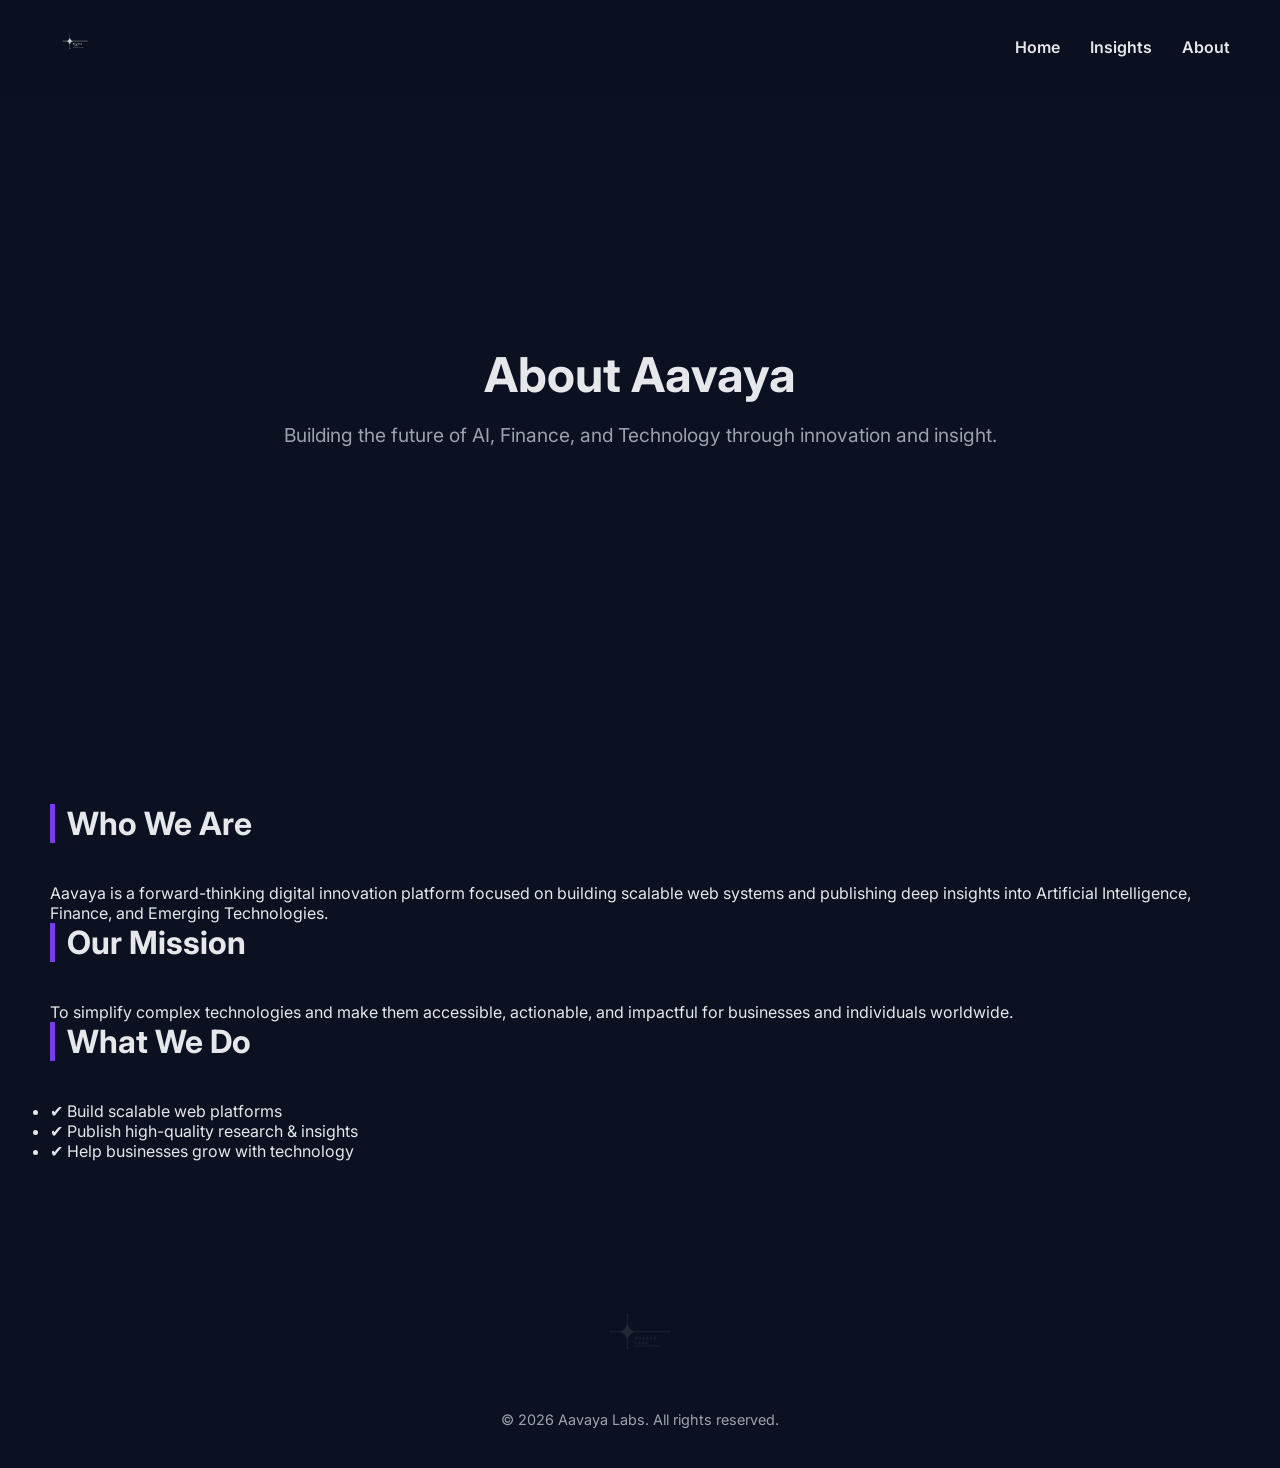
==== about.html @ 2a353463 "Add about.html with company information" ====
<!DOCTYPE html>
<html lang="en">
<head>
<meta charset="UTF-8">
<meta name="viewport" content="width=device-width, initial-scale=1.0">
<title>About Aavaya</title>
<link rel="icon" href="favicon.png">
<link rel="stylesheet" href="style.css">
</head>

<body class="dark">

<nav id="navbar">
    <div class="logo"><img src="logo.png"></div>
    <ul>
        <li><a href="index.html">Home</a></li>
        <li><a href="insights.html">Insights</a></li>
        <li><a href="about.html">About</a></li>
    </ul>
</nav>

<section class="hero">
    <div class="hero-content container padded-container">
        <h1>About Aavaya</h1>
        <p>Building the future of AI, Finance, and Technology through innovation and insight.</p>
    </div>
</section>

<section>
    <div class="container padded-container">
        <h2>Who We Are</h2>
        <p>
            Aavaya is a forward-thinking digital innovation platform focused on building scalable
            web systems and publishing deep insights into Artificial Intelligence, Finance, and
            Emerging Technologies.
        </p>

        <h2>Our Mission</h2>
        <p>
            To simplify complex technologies and make them accessible, actionable, and impactful
            for businesses and individuals worldwide.
        </p>

        <h2>What We Do</h2>
        <ul>
            <li>✔ Build scalable web platforms</li>
            <li>✔ Publish high-quality research & insights</li>
            <li>✔ Help businesses grow with technology</li>
        </ul>
    </div>
</section>

<footer>
    <img src="logo.png" class="footer-logo">
    <p>© 2026 Aavaya Labs. All rights reserved.</p>
</footer>

</body>
</html>
---- style.css ----
/* Basic reset */
@import url('https://fonts.googleapis.com/css2?family=Inter:wght@400;600;700&display=swap');
:root{
    --dark-bg:#0b1120;
    --primary:#7C3AED;
    --secondary:#4F46E5;
    --accent-ai:#9333ea;
    --accent-finance:#14B8A6;
    --accent-tech:#FACC15;
    --text-light:#e5e7eb;
    --muted:#9ca3af;
}

*{margin:0;padding:0;box-sizing:border-box;}
body{font-family:'Inter',sans-serif;background:var(--dark-bg);color:var(--text-light);scroll-behavior:smooth;}
a{text-decoration:none;color:inherit;}

/* Padded container for spacing */
.padded-container{padding-left:50px;padding-right:50px;}
@media(max-width:768px){.padded-container{padding-left:20px;padding-right:20px;}}

/* Navbar */
#navbar{display:flex;justify-content:space-between;align-items:center;padding:20px 50px;position:sticky;top:0;z-index:999;background:rgba(11,17,32,0.8);backdrop-filter:blur(10px);transition:0.3s;}
#navbar ul{display:flex;gap:30px;list-style:none;}
#navbar a{font-weight:600;transition:0.3s;}
#navbar a:hover{color:var(--primary);}
.logo img{height:50px;opacity:0.85;}

/* Hero */
.hero{position:relative;min-height:70vh;display:flex;align-items:center;justify-content:center;text-align:center;overflow:hidden;}
.hero canvas{position:absolute;top:0;left:0;width:100%;height:100%;z-index:0;}
.hero-content{position:relative;z-index:1;max-width:900px;padding:20px;}
.hero h1{font-size:3rem;margin-bottom:20px;line-height:1.2;}
.hero p{font-size:1.2rem;color:var(--muted);margin-bottom:25px;}
.hero-buttons{display:flex;gap:20px;justify-content:center;flex-wrap:wrap;}

/* Buttons */
.btn-primary{padding:14px 35px;border-radius:30px;border:none;background:linear-gradient(90deg,var(--primary),var(--secondary));color:white;font-weight:600;cursor:pointer;transition:all 0.3s;position:relative;overflow:hidden;}
.btn-outline{padding:14px 35px;border-radius:30px;border:2px solid var(--primary);color:var(--primary);cursor:pointer;transition:all 0.3s;}
.glow-btn:hover{box-shadow:0 0 20px var(--primary),0 0 40px var(--secondary);transform:scale(1.05);}

/* Ripple effect */
.ripple{position:relative;overflow:hidden;}
.ripple:after{content:"";position:absolute;width:100px;height:100px;background:rgba(255,255,255,0.3);display:block;transform:scale(0);opacity:0;border-radius:50%;pointer-events:none;}
.ripple:active:after{transform:scale(3);opacity:1;transition:transform 0.6s,opacity 1s;}

/* Sections */
section{padding:80px 0;}
h2{font-size:2rem;margin-bottom:40px;border-left:5px solid var(--primary);padding-left:12px;}

/* Grid & Cards */
.grid{display:grid;grid-template-columns:repeat(auto-fit,minmax(280px,1fr));gap:30px;}
.card, .article-card, .service-card, .testimonial-card{background:rgba(255,255,255,0.05);border-radius:15px;padding:30px;position:relative;overflow:hidden;transition:0.4s;backdrop-filter:blur(15px);}
.card:hover, .article-card:hover, .service-card:hover, .testimonial-card:hover{transform:translateY(-10px);box-shadow:0 10px 40px rgba(124,58,237,0.4);}

/* Floating particle effect on cards */
.hover-particles::before{content:"";position:absolute;top:-10px;left:-10px;width:calc(100%+20px);height:calc(100%+20px);background:radial-gradient(circle,rgba(255,255,255,0.05),transparent);pointer-events:none;transition:0.5s;opacity:0;}
.hover-particles:hover::before{opacity:1;transform:translateY(-5px);}

/* Article accents */
.article-card.ai h3{color:var(--accent-ai);}
.article-card.finance h3{color:var(--accent-finance);}
.article-card.tech h3{color:var(--accent-tech);}

/* Insights button spacing */
.preview .btn-container{margin-top:30px;text-align:center;}

/* Testimonials */
.testimonial-slider{display:flex;gap:20px;overflow-x:auto;padding-bottom:10px;scroll-snap-type:x mandatory;}
.testimonial-card{flex:0 0 300px;scroll-snap-align:start;}

/* Forms */
form{display:flex;flex-direction:column;gap:15px;max-width:500px;margin:auto;}
input,textarea{padding:12px;border-radius:10px;border:none;background:rgba(255,255,255,0.05);color:white;}
input::placeholder,textarea::placeholder{color:var(--muted);}

/* CTA */
.cta{text-align:center;background:linear-gradient(90deg,var(--primary),var(--secondary));padding:60px 0;color:white;}
.cta .btn-primary{background:white;color:var(--primary);}

/* Footer */
footer{text-align:center;padding:40px;position:relative;}
.footer-logo{opacity:0.1;width:120px;margin:auto;display:block;margin-bottom:10px;}
footer p{color:var(--muted);font-size:0.9rem;}

/* Responsive */
@media(max-width:1024px){.hero h1{font-size:2.5rem;}.hero p{font-size:1.1rem;}}
@media(max-width:768px){.hero h1{font-size:2rem;}.hero p{font-size:1rem;}.grid{gap:20px;}}
@media(max-width:480px){.hero h1{font-size:1.6rem;}.hero p{font-size:0.9rem;}}
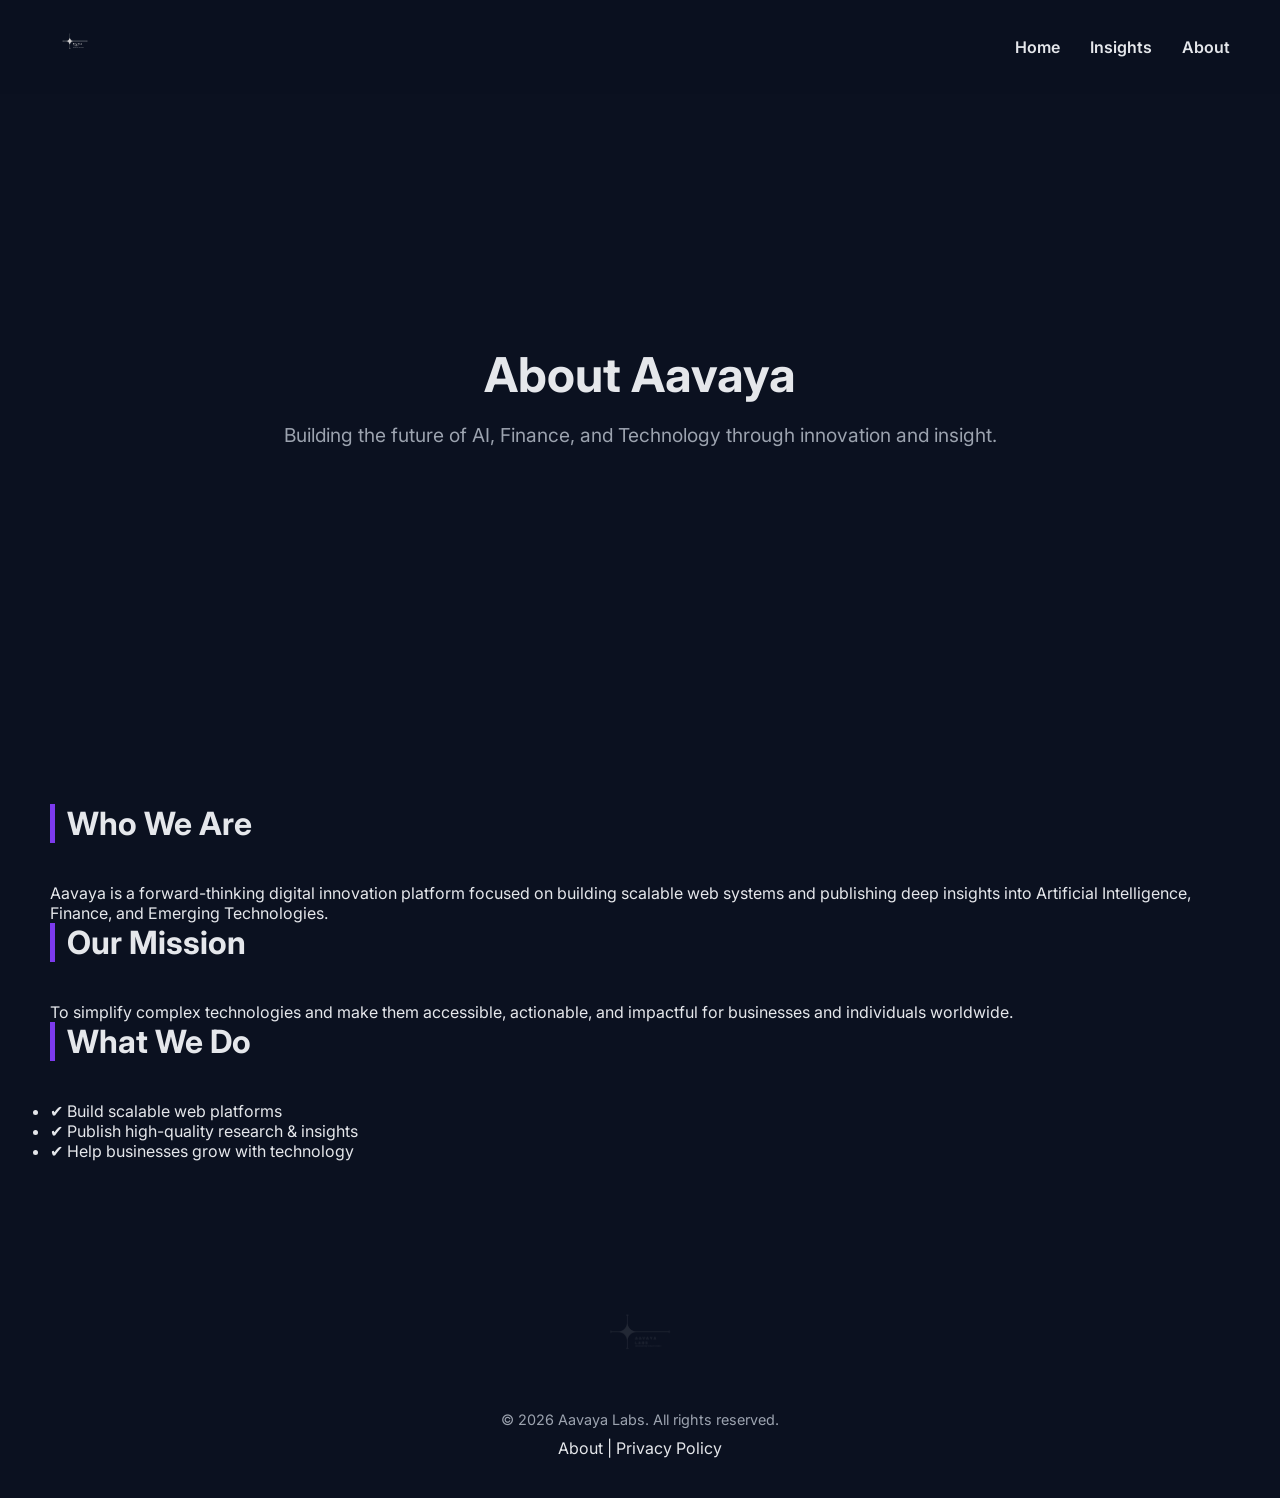
==== commit 24629d7c: "PUSH UPDATE" ====
--- a/about.html
+++ b/about.html
@@ -53,7 +53,11 @@
 <footer>
     <img src="logo.png" class="footer-logo">
     <p>© 2026 Aavaya Labs. All rights reserved.</p>
+    <div style="margin-top:10px;">
+        <a href="about.html">About</a> |
+        <a href="privacy.html">Privacy Policy</a>
+    </div>
 </footer>
 
 </body>
-</html>
+</html>
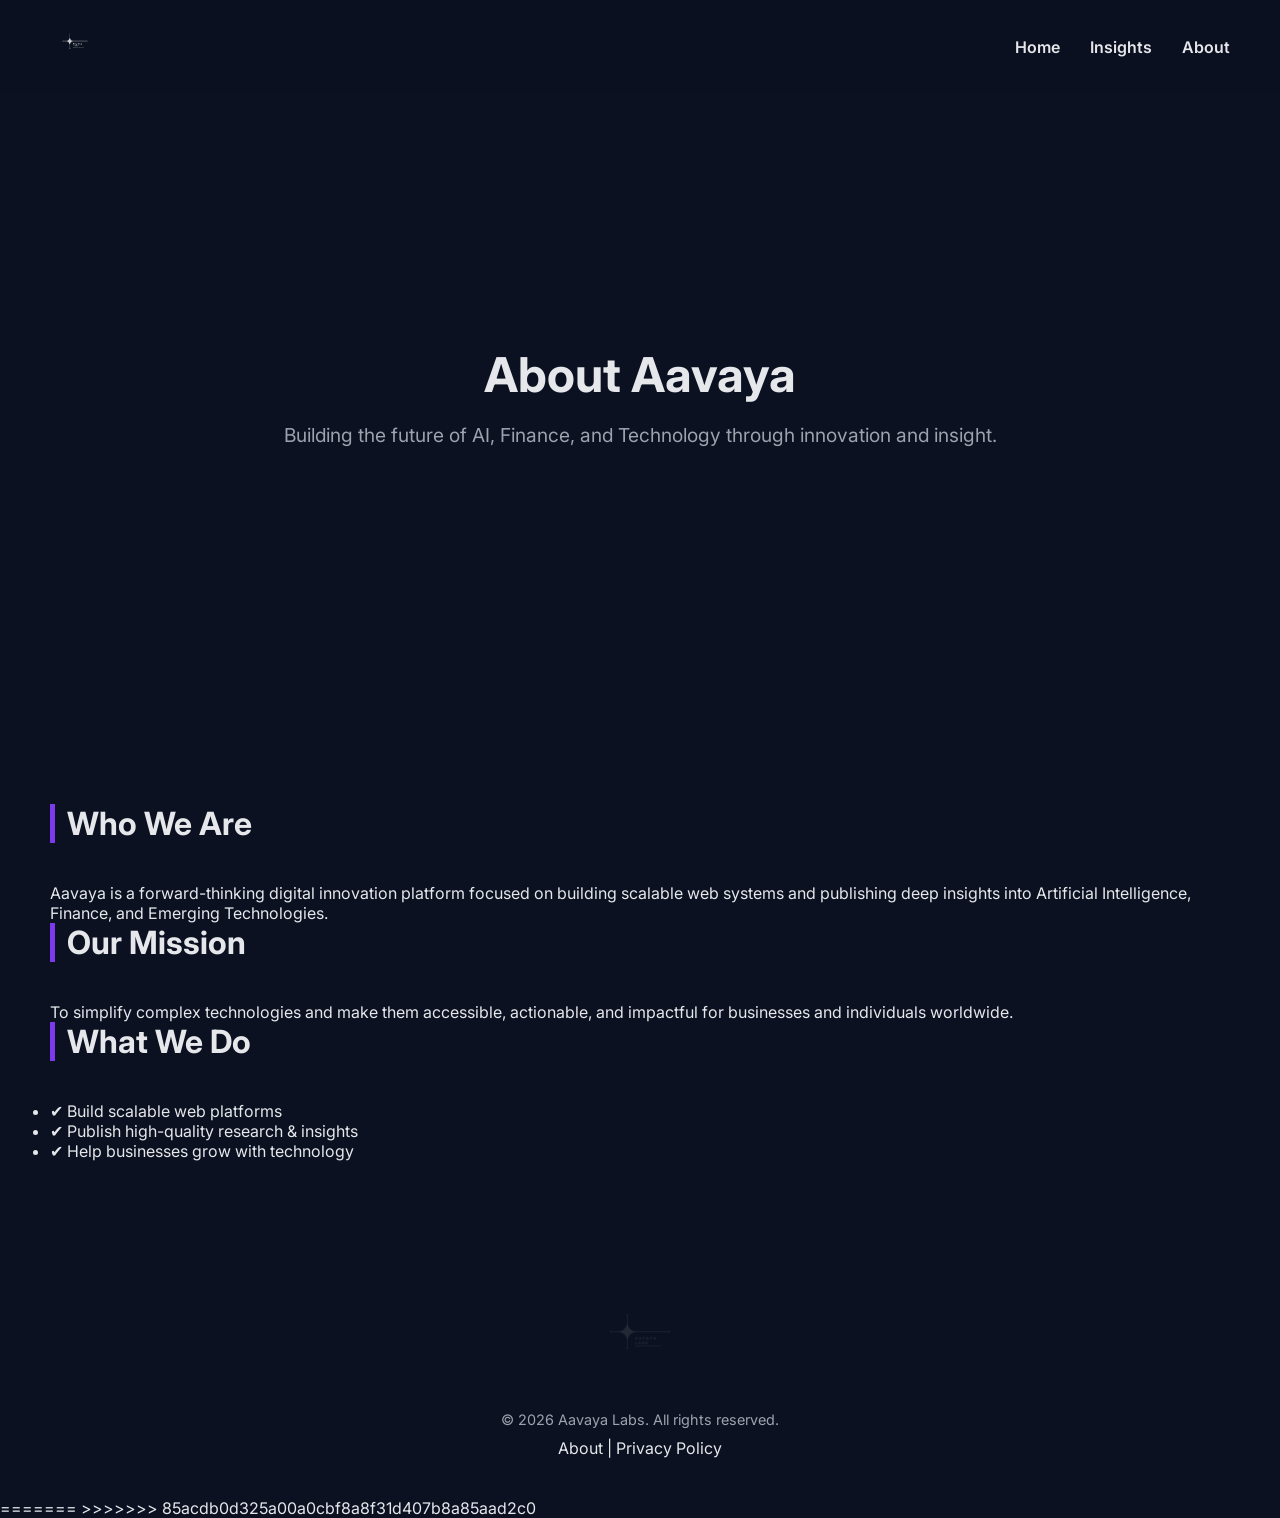
==== commit f916ac36: "UPDATE" ====
--- a/about.html
+++ b/about.html
@@ -60,4 +60,10 @@
 </footer>
 
 </body>
-</html>+</html>
+=======
+</footer>
+
+</body>
+</html>
+>>>>>>> 85acdb0d325a00a0cbf8a8f31d407b8a85aad2c0
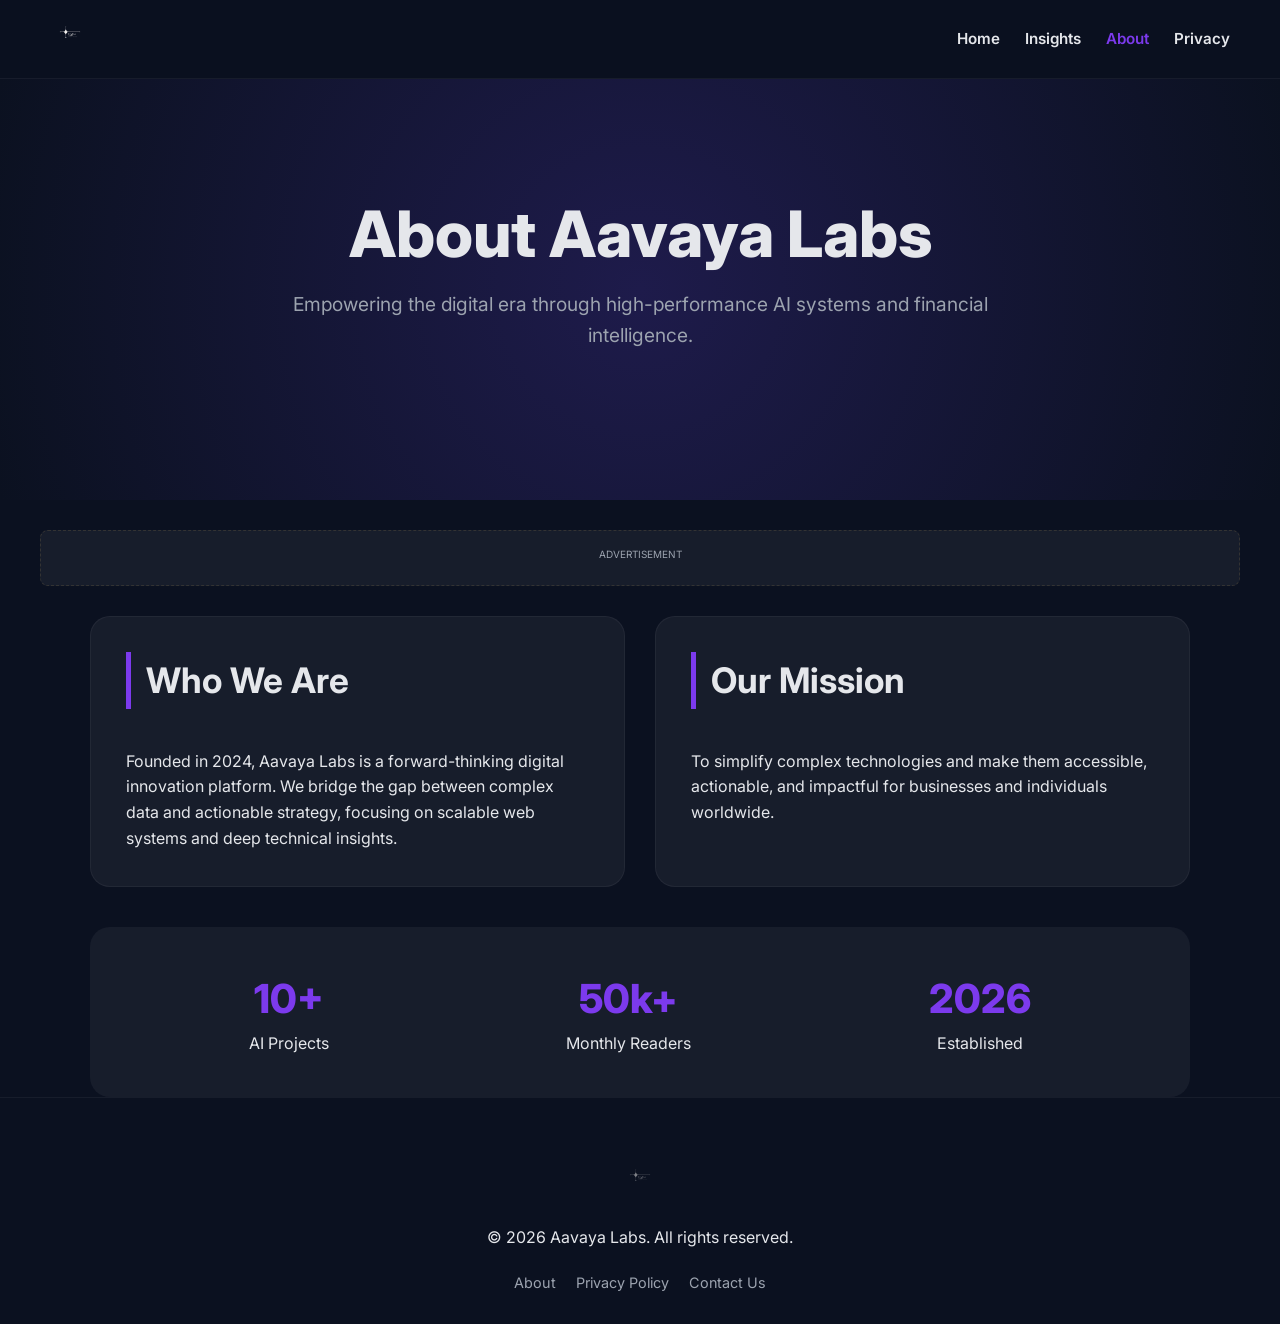
==== commit 857c4961: "UPDATE" ====
--- a/about.html
+++ b/about.html
@@ -1,69 +1,76 @@
 <!DOCTYPE html>
 <html lang="en">
 <head>
-<meta charset="UTF-8">
-<meta name="viewport" content="width=device-width, initial-scale=1.0">
-<title>About Aavaya</title>
-<link rel="icon" href="favicon.png">
-<link rel="stylesheet" href="style.css">
+    <meta charset="UTF-8">
+    <meta name="viewport" content="width=device-width, initial-scale=1.0">
+    <meta name="description" content="Discover Aavaya Labs: Pioneers in AI, Finance, and Scalable Technology.">
+    <title>About Us | Aavaya Labs</title>
+    <link rel="icon" href="favicon.png">
+    <link rel="stylesheet" href="style.css">
 </head>
-
 <body class="dark">
 
 <nav id="navbar">
-    <div class="logo"><img src="logo.png"></div>
+    <div class="logo"><a href="index.html"><img src="logo.png" alt="Aavaya"></a></div>
     <ul>
         <li><a href="index.html">Home</a></li>
         <li><a href="insights.html">Insights</a></li>
-        <li><a href="about.html">About</a></li>
+        <li><a href="about.html" class="active">About</a></li>
+        <li><a href="privacy.html">Privacy</a></li>
     </ul>
 </nav>
 
-<section class="hero">
-    <div class="hero-content container padded-container">
-        <h1>About Aavaya</h1>
-        <p>Building the future of AI, Finance, and Technology through innovation and insight.</p>
-    </div>
-</section>
+<main>
+    <section class="hero">
+        <div class="hero-content container padded-container">
+            <h1>About Aavaya Labs</h1>
+            <p>Empowering the digital era through high-performance AI systems and financial intelligence.</p>
+        </div>
+    </section>
 
-<section>
-    <div class="container padded-container">
-        <h2>Who We Are</h2>
-        <p>
-            Aavaya is a forward-thinking digital innovation platform focused on building scalable
-            web systems and publishing deep insights into Artificial Intelligence, Finance, and
-            Emerging Technologies.
-        </p>
+    <div class="ad-slot container">
+        <span class="ad-label">Advertisement</span>
+        </div>
 
-        <h2>Our Mission</h2>
-        <p>
-            To simplify complex technologies and make them accessible, actionable, and impactful
-            for businesses and individuals worldwide.
-        </p>
+    <section class="container padded-container">
+        <div class="grid">
+            <article class="card">
+                <h2>Who We Are</h2>
+                <p>Founded in 2024, Aavaya Labs is a forward-thinking digital innovation platform. We bridge the gap between complex data and actionable strategy, focusing on scalable web systems and deep technical insights.</p>
+            </article>
+            <article class="card">
+                <h2>Our Mission</h2>
+                <p>To simplify complex technologies and make them accessible, actionable, and impactful for businesses and individuals worldwide.</p>
+            </article>
+        </div>
 
-        <h2>What We Do</h2>
-        <ul>
-            <li>✔ Build scalable web platforms</li>
-            <li>✔ Publish high-quality research & insights</li>
-            <li>✔ Help businesses grow with technology</li>
-        </ul>
-    </div>
-</section>
+        <div class="stats-bar">
+            <div class="stat-card">
+                <span class="stat-number">10+</span>
+                <span class="stat-label">AI Projects</span>
+            </div>
+            <div class="stat-card">
+                <span class="stat-number">50k+</span>
+                <span class="stat-label">Monthly Readers</span>
+            </div>
+            <div class="stat-card">
+                <span class="stat-number">2026</span>
+                <span class="stat-label">Established</span>
+            </div>
+        </div>
+    </section>
+</main>
 
 <footer>
     <img src="logo.png" class="footer-logo">
     <p>© 2026 Aavaya Labs. All rights reserved.</p>
-    <div style="margin-top:10px;">
-        <a href="about.html">About</a> |
+    <div class="footer-links">
+        <a href="about.html">About</a>
         <a href="privacy.html">Privacy Policy</a>
+        <a href="contact.html">Contact Us</a>
     </div>
 </footer>
 
+<script src="script.js"></script>
 </body>
-</html>
-=======
-</footer>
-
-</body>
-</html>
->>>>>>> 85acdb0d325a00a0cbf8a8f31d407b8a85aad2c0
+</html>
--- a/style.css
+++ b/style.css
@@ -1,89 +1,79 @@
-/* Basic reset */
 @import url('https://fonts.googleapis.com/css2?family=Inter:wght@400;600;700&display=swap');
-:root{
-    --dark-bg:#0b1120;
-    --primary:#7C3AED;
-    --secondary:#4F46E5;
-    --accent-ai:#9333ea;
-    --accent-finance:#14B8A6;
-    --accent-tech:#FACC15;
-    --text-light:#e5e7eb;
-    --muted:#9ca3af;
+
+:root {
+    --dark-bg: #0b1120;
+    --primary: #7C3AED;
+    --secondary: #4F46E5;
+    --accent-ai: #9333ea;
+    --accent-finance: #14B8A6;
+    --accent-tech: #FACC15;
+    --text-light: #e5e7eb;
+    --muted: #9ca3af;
+    --glass: rgba(255, 255, 255, 0.05);
 }
 
-*{margin:0;padding:0;box-sizing:border-box;}
-body{font-family:'Inter',sans-serif;background:var(--dark-bg);color:var(--text-light);scroll-behavior:smooth;}
-a{text-decoration:none;color:inherit;}
+* { margin: 0; padding: 0; box-sizing: border-box; }
+body { font-family: 'Inter', sans-serif; background: var(--dark-bg); color: var(--text-light); line-height: 1.6; overflow-x: hidden; }
+a { text-decoration: none; color: inherit; transition: 0.3s; }
 
-/* Padded container for spacing */
-.padded-container{padding-left:50px;padding-right:50px;}
-@media(max-width:768px){.padded-container{padding-left:20px;padding-right:20px;}}
+.container { max-width: 1200px; margin: 0 auto; width: 100%; }
+.padded-container { padding: 0 50px; }
+@media(max-width:768px) { .padded-container { padding: 0 20px; } }
 
 /* Navbar */
-#navbar{display:flex;justify-content:space-between;align-items:center;padding:20px 50px;position:sticky;top:0;z-index:999;background:rgba(11,17,32,0.8);backdrop-filter:blur(10px);transition:0.3s;}
-#navbar ul{display:flex;gap:30px;list-style:none;}
-#navbar a{font-weight:600;transition:0.3s;}
-#navbar a:hover{color:var(--primary);}
-.logo img{height:50px;opacity:0.85;}
+#navbar {
+    display: flex; justify-content: space-between; align-items: center;
+    padding: 15px 50px; position: sticky; top: 0; z-index: 999;
+    background: rgba(11, 17, 32, 0.85); backdrop-filter: blur(12px);
+    border-bottom: 1px solid rgba(255,255,255,0.05);
+}
+#navbar ul { display: flex; gap: 25px; list-style: none; }
+#navbar a { font-weight: 600; font-size: 0.95rem; }
+#navbar a:hover, #navbar a.active { color: var(--primary); }
+.logo img { height: 40px; }
+
+/* AdSense Placeholders */
+.ad-slot {
+    margin: 30px auto; padding: 15px; text-align: center;
+    background: var(--glass); border: 1px dashed #333; border-radius: 8px;
+}
+.ad-label { display: block; font-size: 10px; color: var(--muted); text-transform: uppercase; margin-bottom: 8px; }
 
 /* Hero */
-.hero{position:relative;min-height:70vh;display:flex;align-items:center;justify-content:center;text-align:center;overflow:hidden;}
-.hero canvas{position:absolute;top:0;left:0;width:100%;height:100%;z-index:0;}
-.hero-content{position:relative;z-index:1;max-width:900px;padding:20px;}
-.hero h1{font-size:3rem;margin-bottom:20px;line-height:1.2;}
-.hero p{font-size:1.2rem;color:var(--muted);margin-bottom:25px;}
-.hero-buttons{display:flex;gap:20px;justify-content:center;flex-wrap:wrap;}
+.hero { position: relative; padding: 120px 0; text-align: center; background: radial-gradient(circle at center, #1e1b4b 0%, var(--dark-bg) 100%); }
+#hero-canvas { position: absolute; top: 0; left: 0; width: 100%; height: 100%; z-index: 0; pointer-events: none; }
+.hero-content { position: relative; z-index: 1; }
+.hero h1 { font-size: clamp(2.5rem, 5vw, 4rem); margin-bottom: 20px; font-weight: 800; line-height: 1.1; }
+.hero p { font-size: 1.2rem; color: var(--muted); max-width: 750px; margin: 0 auto 30px; }
 
 /* Buttons */
-.btn-primary{padding:14px 35px;border-radius:30px;border:none;background:linear-gradient(90deg,var(--primary),var(--secondary));color:white;font-weight:600;cursor:pointer;transition:all 0.3s;position:relative;overflow:hidden;}
-.btn-outline{padding:14px 35px;border-radius:30px;border:2px solid var(--primary);color:var(--primary);cursor:pointer;transition:all 0.3s;}
-.glow-btn:hover{box-shadow:0 0 20px var(--primary),0 0 40px var(--secondary);transform:scale(1.05);}
-
-/* Ripple effect */
-.ripple{position:relative;overflow:hidden;}
-.ripple:after{content:"";position:absolute;width:100px;height:100px;background:rgba(255,255,255,0.3);display:block;transform:scale(0);opacity:0;border-radius:50%;pointer-events:none;}
-.ripple:active:after{transform:scale(3);opacity:1;transition:transform 0.6s,opacity 1s;}
-
-/* Sections */
-section{padding:80px 0;}
-h2{font-size:2rem;margin-bottom:40px;border-left:5px solid var(--primary);padding-left:12px;}
+.btn-primary { padding: 14px 35px; border-radius: 50px; border: none; background: linear-gradient(90deg, var(--primary), var(--secondary)); color: white; font-weight: 700; cursor: pointer; transition: 0.3s; }
+.btn-outline { padding: 14px 35px; border-radius: 50px; border: 2px solid var(--primary); color: var(--primary); font-weight: 700; background: transparent; cursor: pointer; transition: 0.3s; }
+.glow-btn:hover { box-shadow: 0 0 25px var(--primary); transform: translateY(-2px); }
 
 /* Grid & Cards */
-.grid{display:grid;grid-template-columns:repeat(auto-fit,minmax(280px,1fr));gap:30px;}
-.card, .article-card, .service-card, .testimonial-card{background:rgba(255,255,255,0.05);border-radius:15px;padding:30px;position:relative;overflow:hidden;transition:0.4s;backdrop-filter:blur(15px);}
-.card:hover, .article-card:hover, .service-card:hover, .testimonial-card:hover{transform:translateY(-10px);box-shadow:0 10px 40px rgba(124,58,237,0.4);}
+section { padding: 80px 0; }
+h2 { font-size: 2.2rem; margin-bottom: 40px; border-left: 5px solid var(--primary); padding-left: 15px; }
+.grid { display: grid; grid-template-columns: repeat(auto-fit, minmax(300px, 1fr)); gap: 30px; }
 
-/* Floating particle effect on cards */
-.hover-particles::before{content:"";position:absolute;top:-10px;left:-10px;width:calc(100%+20px);height:calc(100%+20px);background:radial-gradient(circle,rgba(255,255,255,0.05),transparent);pointer-events:none;transition:0.5s;opacity:0;}
-.hover-particles:hover::before{opacity:1;transform:translateY(-5px);}
+.card {
+    background: var(--glass); border: 1px solid rgba(255,255,255,0.05);
+    border-radius: 20px; padding: 35px; transition: 0.4s;
+}
+.card:hover { transform: translateY(-10px); border-color: var(--primary); background: rgba(255,255,255,0.08); }
 
-/* Article accents */
-.article-card.ai h3{color:var(--accent-ai);}
-.article-card.finance h3{color:var(--accent-finance);}
-.article-card.tech h3{color:var(--accent-tech);}
-
-/* Insights button spacing */
-.preview .btn-container{margin-top:30px;text-align:center;}
-
-/* Testimonials */
-.testimonial-slider{display:flex;gap:20px;overflow-x:auto;padding-bottom:10px;scroll-snap-type:x mandatory;}
-.testimonial-card{flex:0 0 300px;scroll-snap-align:start;}
+/* Sidebar Stats */
+.stats-bar { display: flex; justify-content: space-around; background: var(--glass); padding: 40px; border-radius: 20px; margin-top: 40px; }
+.stat-card { text-align: center; }
+.stat-number { display: block; font-size: 2.5rem; font-weight: 800; color: var(--primary); }
 
 /* Forms */
-form{display:flex;flex-direction:column;gap:15px;max-width:500px;margin:auto;}
-input,textarea{padding:12px;border-radius:10px;border:none;background:rgba(255,255,255,0.05);color:white;}
-input::placeholder,textarea::placeholder{color:var(--muted);}
-
-/* CTA */
-.cta{text-align:center;background:linear-gradient(90deg,var(--primary),var(--secondary));padding:60px 0;color:white;}
-.cta .btn-primary{background:white;color:var(--primary);}
+form { display: flex; flex-direction: column; gap: 15px; max-width: 600px; margin: 0 auto; }
+input, textarea { padding: 15px; border-radius: 12px; border: 1px solid rgba(255,255,255,0.1); background: rgba(0,0,0,0.2); color: white; font-size: 1rem; }
+input:focus, textarea:focus { outline: 2px solid var(--primary); }
 
 /* Footer */
-footer{text-align:center;padding:40px;position:relative;}
-.footer-logo{opacity:0.1;width:120px;margin:auto;display:block;margin-bottom:10px;}
-footer p{color:var(--muted);font-size:0.9rem;}
-
-/* Responsive */
-@media(max-width:1024px){.hero h1{font-size:2.5rem;}.hero p{font-size:1.1rem;}}
-@media(max-width:768px){.hero h1{font-size:2rem;}.hero p{font-size:1rem;}.grid{gap:20px;}}
-@media(max-width:480px){.hero h1{font-size:1.6rem;}.hero p{font-size:0.9rem;}}+footer { padding: 60px 0 30px; text-align: center; border-top: 1px solid rgba(255,255,255,0.05); }
+.footer-logo { height: 40px; opacity: 0.5; margin-bottom: 20px; }
+.footer-links { margin-top: 20px; display: flex; justify-content: center; gap: 20px; font-size: 0.9rem; color: var(--muted); }
+.footer-links a:hover { color: white; }
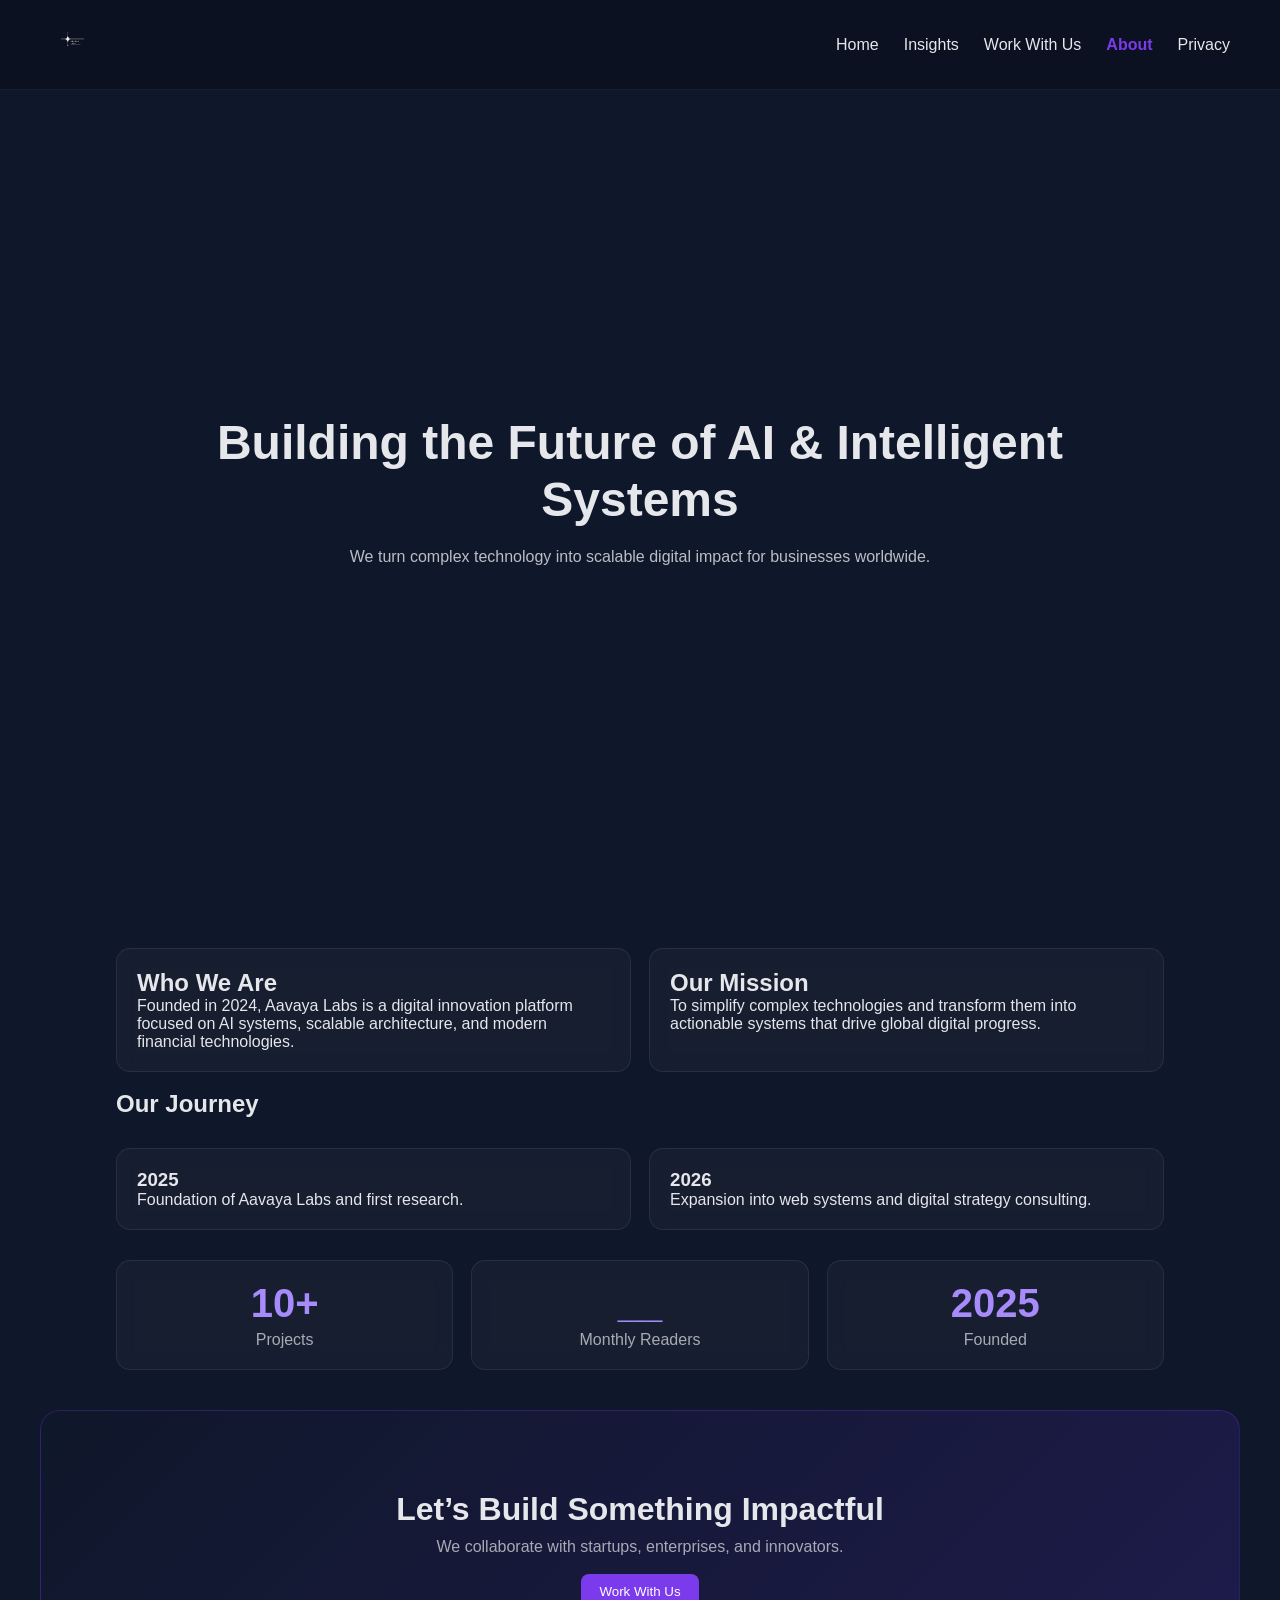
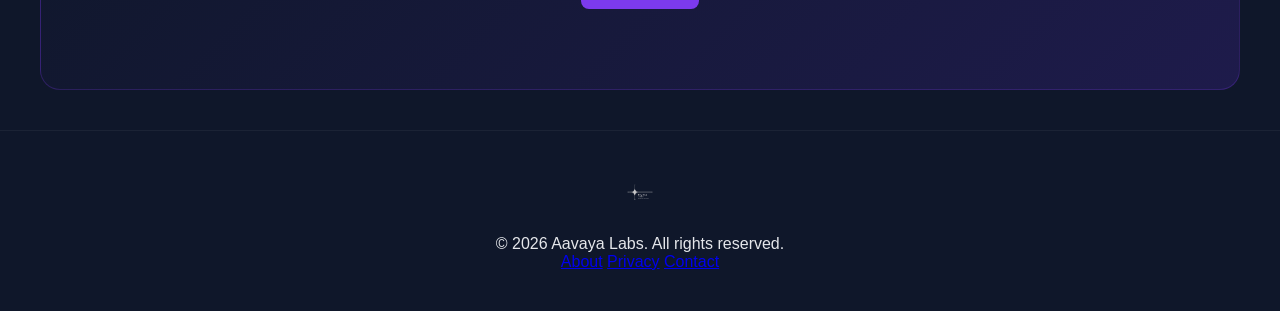
==== commit ce096e48: "UPDATE" ====
--- a/about.html
+++ b/about.html
@@ -1,74 +1,143 @@
 <!DOCTYPE html>
 <html lang="en">
 <head>
-    <meta charset="UTF-8">
-    <meta name="viewport" content="width=device-width, initial-scale=1.0">
-    <meta name="description" content="Discover Aavaya Labs: Pioneers in AI, Finance, and Scalable Technology.">
-    <title>About Us | Aavaya Labs</title>
-    <link rel="icon" href="favicon.png">
-    <link rel="stylesheet" href="style.css">
+<meta charset="UTF-8">
+<meta name="viewport" content="width=device-width, initial-scale=1.0">
+
+<meta name="description" content="Discover Aavaya Labs: Pioneers in AI, Finance, and Scalable Technology.">
+
+<title>About Us | Aavaya Labs</title>
+
+<link rel="icon" href="favicon.png">
+<link rel="stylesheet" href="style.css">
 </head>
+
 <body class="dark">
 
+<!-- NAV -->
 <nav id="navbar">
-    <div class="logo"><a href="index.html"><img src="logo.png" alt="Aavaya"></a></div>
+    <div class="logo">
+        <a href="index.html"><img src="logo.png" alt="Aavaya"></a>
+    </div>
+
     <ul>
         <li><a href="index.html">Home</a></li>
         <li><a href="insights.html">Insights</a></li>
-        <li><a href="about.html" class="active">About</a></li>
+        <li><a href="workwithus.html">Work With Us</a></li>
+        <li><a href="about.html">About</a></li>
         <li><a href="privacy.html">Privacy</a></li>
     </ul>
 </nav>
 
-<main>
-    <section class="hero">
-        <div class="hero-content container padded-container">
-            <h1>About Aavaya Labs</h1>
-            <p>Empowering the digital era through high-performance AI systems and financial intelligence.</p>
-        </div>
-    </section>
+<!-- HERO (UPGRADED STORY STYLE) -->
+<section class="hero small-hero">
 
-    <div class="ad-slot container">
-        <span class="ad-label">Advertisement</span>
-        </div>
+<canvas id="hero-canvas"></canvas>
 
-    <section class="container padded-container">
-        <div class="grid">
-            <article class="card">
-                <h2>Who We Are</h2>
-                <p>Founded in 2024, Aavaya Labs is a forward-thinking digital innovation platform. We bridge the gap between complex data and actionable strategy, focusing on scalable web systems and deep technical insights.</p>
-            </article>
-            <article class="card">
-                <h2>Our Mission</h2>
-                <p>To simplify complex technologies and make them accessible, actionable, and impactful for businesses and individuals worldwide.</p>
-            </article>
-        </div>
+<div class="floating-shapes">
+    <span></span><span></span><span></span><span></span>
+</div>
 
-        <div class="stats-bar">
-            <div class="stat-card">
-                <span class="stat-number">10+</span>
-                <span class="stat-label">AI Projects</span>
-            </div>
-            <div class="stat-card">
-                <span class="stat-number">50k+</span>
-                <span class="stat-label">Monthly Readers</span>
-            </div>
-            <div class="stat-card">
-                <span class="stat-number">2026</span>
-                <span class="stat-label">Established</span>
-            </div>
-        </div>
-    </section>
-</main>
+<div class="hero-content container">
+    <h1>Building the Future of AI & Intelligent Systems</h1>
+    <p>We turn complex technology into scalable digital impact for businesses worldwide.</p>
+</div>
 
+</section>
+
+<!-- STORY SECTION -->
+<section class="container">
+
+<div class="grid">
+
+<article class="card">
+<h2>Who We Are</h2>
+<p>
+Founded in 2024, Aavaya Labs is a digital innovation platform focused on AI systems,
+scalable architecture, and modern financial technologies.
+</p>
+</article>
+
+<article class="card">
+<h2>Our Mission</h2>
+<p>
+To simplify complex technologies and transform them into actionable systems that
+drive global digital progress.
+</p>
+</article>
+
+</div>
+
+</section>
+
+<!-- TIMELINE STYLE SECTION (NEW UPGRADE) -->
+<section class="container">
+
+<br>
+<h2 class="section-title">Our Journey</h2>
+
+<div class="grid">
+
+<div class="card">
+<h3>2025</h3>
+<p>Foundation of Aavaya Labs and first research.</p>
+</div>
+
+<div class="card">
+<h3>2026</h3>
+<p>Expansion into web systems and digital strategy consulting.</p>
+</div>
+
+
+</div>
+
+</section>
+
+<!-- STATS SECTION (UPGRADED VISUAL IMPACT) -->
+<section class="container">
+
+<div class="grid">
+
+<div class="card stat-card">
+<div class="stat-number">10+</div>
+<div class="stat-label"> Projects</div>
+</div>
+
+<div class="card stat-card">
+<div class="stat-number"> __ </div>
+<div class="stat-label">Monthly Readers</div>
+</div>
+
+<div class="card stat-card">
+<div class="stat-number">2025</div>
+<div class="stat-label">Founded</div>
+</div>
+
+</div>
+
+</section>
+
+<!-- CTA -->
+<section class="cta">
+<h2>Let’s Build Something Impactful</h2>
+<p>We collaborate with startups, enterprises, and innovators.</p>
+
+<a href="workwithus.html">
+    <br>
+<button class="btn-primary">Work With Us</button>
+</a>
+</section>
+
+<!-- FOOTER -->
 <footer>
-    <img src="logo.png" class="footer-logo">
-    <p>© 2026 Aavaya Labs. All rights reserved.</p>
-    <div class="footer-links">
-        <a href="about.html">About</a>
-        <a href="privacy.html">Privacy Policy</a>
-        <a href="contact.html">Contact Us</a>
-    </div>
+<img src="logo.png" class="footer-logo">
+<p>© 2026 Aavaya Labs. All rights reserved.</p>
+
+<div>
+<a href="about.html">About</a>
+<a href="privacy.html">Privacy</a>
+<a href="contact.html">Contact</a>
+</div>
 </footer>
 
 <script src="script.js"></script>
--- a/style.css
+++ b/style.css
@@ -1,79 +1,634 @@
-@import url('https://fonts.googleapis.com/css2?family=Inter:wght@400;600;700&display=swap');
-
-:root {
-    --dark-bg: #0b1120;
-    --primary: #7C3AED;
-    --secondary: #4F46E5;
-    --accent-ai: #9333ea;
-    --accent-finance: #14B8A6;
-    --accent-tech: #FACC15;
-    --text-light: #e5e7eb;
-    --muted: #9ca3af;
-    --glass: rgba(255, 255, 255, 0.05);
-}
-
-* { margin: 0; padding: 0; box-sizing: border-box; }
-body { font-family: 'Inter', sans-serif; background: var(--dark-bg); color: var(--text-light); line-height: 1.6; overflow-x: hidden; }
-a { text-decoration: none; color: inherit; transition: 0.3s; }
-
-.container { max-width: 1200px; margin: 0 auto; width: 100%; }
-.padded-container { padding: 0 50px; }
-@media(max-width:768px) { .padded-container { padding: 0 20px; } }
-
-/* Navbar */
-#navbar {
-    display: flex; justify-content: space-between; align-items: center;
-    padding: 15px 50px; position: sticky; top: 0; z-index: 999;
-    background: rgba(11, 17, 32, 0.85); backdrop-filter: blur(12px);
-    border-bottom: 1px solid rgba(255,255,255,0.05);
-}
-#navbar ul { display: flex; gap: 25px; list-style: none; }
-#navbar a { font-weight: 600; font-size: 0.95rem; }
-#navbar a:hover, #navbar a.active { color: var(--primary); }
-.logo img { height: 40px; }
-
-/* AdSense Placeholders */
-.ad-slot {
-    margin: 30px auto; padding: 15px; text-align: center;
-    background: var(--glass); border: 1px dashed #333; border-radius: 8px;
-}
-.ad-label { display: block; font-size: 10px; color: var(--muted); text-transform: uppercase; margin-bottom: 8px; }
-
-/* Hero */
-.hero { position: relative; padding: 120px 0; text-align: center; background: radial-gradient(circle at center, #1e1b4b 0%, var(--dark-bg) 100%); }
-#hero-canvas { position: absolute; top: 0; left: 0; width: 100%; height: 100%; z-index: 0; pointer-events: none; }
-.hero-content { position: relative; z-index: 1; }
-.hero h1 { font-size: clamp(2.5rem, 5vw, 4rem); margin-bottom: 20px; font-weight: 800; line-height: 1.1; }
-.hero p { font-size: 1.2rem; color: var(--muted); max-width: 750px; margin: 0 auto 30px; }
-
-/* Buttons */
-.btn-primary { padding: 14px 35px; border-radius: 50px; border: none; background: linear-gradient(90deg, var(--primary), var(--secondary)); color: white; font-weight: 700; cursor: pointer; transition: 0.3s; }
-.btn-outline { padding: 14px 35px; border-radius: 50px; border: 2px solid var(--primary); color: var(--primary); font-weight: 700; background: transparent; cursor: pointer; transition: 0.3s; }
-.glow-btn:hover { box-shadow: 0 0 25px var(--primary); transform: translateY(-2px); }
-
-/* Grid & Cards */
-section { padding: 80px 0; }
-h2 { font-size: 2.2rem; margin-bottom: 40px; border-left: 5px solid var(--primary); padding-left: 15px; }
-.grid { display: grid; grid-template-columns: repeat(auto-fit, minmax(300px, 1fr)); gap: 30px; }
-
-.card {
-    background: var(--glass); border: 1px solid rgba(255,255,255,0.05);
-    border-radius: 20px; padding: 35px; transition: 0.4s;
-}
-.card:hover { transform: translateY(-10px); border-color: var(--primary); background: rgba(255,255,255,0.08); }
-
-/* Sidebar Stats */
-.stats-bar { display: flex; justify-content: space-around; background: var(--glass); padding: 40px; border-radius: 20px; margin-top: 40px; }
-.stat-card { text-align: center; }
-.stat-number { display: block; font-size: 2.5rem; font-weight: 800; color: var(--primary); }
-
-/* Forms */
-form { display: flex; flex-direction: column; gap: 15px; max-width: 600px; margin: 0 auto; }
-input, textarea { padding: 15px; border-radius: 12px; border: 1px solid rgba(255,255,255,0.1); background: rgba(0,0,0,0.2); color: white; font-size: 1rem; }
-input:focus, textarea:focus { outline: 2px solid var(--primary); }
-
-/* Footer */
-footer { padding: 60px 0 30px; text-align: center; border-top: 1px solid rgba(255,255,255,0.05); }
-.footer-logo { height: 40px; opacity: 0.5; margin-bottom: 20px; }
-.footer-links { margin-top: 20px; display: flex; justify-content: center; gap: 20px; font-size: 0.9rem; color: var(--muted); }
-.footer-links a:hover { color: white; }+/* =========================
+   GLOBAL RESET
+========================= */
+
+*{
+margin:0;
+padding:0;
+box-sizing:border-box;
+font-family:'Inter', sans-serif;
+}
+
+body{
+background:#0b1120;
+color:#e5e7eb;
+overflow-x:hidden;
+}
+
+/* =========================
+   LAYOUT SYSTEM
+========================= */
+
+.container{
+max-width:1200px;
+margin:auto;
+padding:0 20px;
+}
+
+section{
+padding:80px 0;
+}
+
+.dark{
+background:#0f172a;
+}
+
+/* =========================
+   NAVBAR
+========================= */
+
+#navbar{
+display:flex;
+justify-content:space-between;
+align-items:center;
+padding:20px 50px;
+position:sticky;
+top:0;
+z-index:100;
+background:rgba(11,17,32,0.85);
+backdrop-filter:blur(10px);
+border-bottom:1px solid rgba(255,255,255,0.05);
+}
+
+#navbar ul{
+display:flex;
+gap:25px;
+list-style:none;
+}
+
+#navbar a{
+color:#e5e7eb;
+text-decoration:none;
+transition:0.3s;
+}
+
+#navbar a:hover{
+color:#7c3aed;
+}
+
+.logo img{
+height:45px;
+}
+
+/* =========================
+   HERO
+========================= */
+
+.hero{
+position:relative;
+min-height:90vh;
+display:flex;
+align-items:center;
+justify-content:center;
+text-align:center;
+overflow:hidden;
+}
+
+.hero-content{
+position:relative;
+z-index:2;
+max-width:800px;
+}
+
+.hero h1{
+font-size:3rem;
+margin-bottom:15px;
+}
+
+.hero p{
+opacity:0.8;
+margin-bottom:25px;
+}
+
+#hero-canvas{
+position:absolute;
+top:0;
+left:0;
+width:100%;
+height:100%;
+z-index:0;
+}
+
+/* SMALL HERO */
+.small-hero{
+min-height:50vh;
+}
+
+/* =========================
+   BUTTONS
+========================= */
+
+.btn-primary,
+.btn-outline,
+.btn-submit{
+display:inline-block;
+padding:12px 25px;
+border-radius:30px;
+text-decoration:none;
+cursor:pointer;
+transition:0.3s;
+}
+
+.btn-primary{
+background:linear-gradient(90deg,#7c3aed,#4f46e5);
+color:white;
+border:none;
+}
+
+.btn-outline{
+border:1px solid white;
+color:white;
+background:transparent;
+}
+
+.btn-primary:hover,
+.btn-outline:hover{
+transform:scale(1.05);
+}
+
+/* =========================
+   GRID SYSTEM
+========================= */
+
+.grid{
+display:grid;
+grid-template-columns:repeat(auto-fit,minmax(260px,1fr));
+gap:25px;
+margin-top:30px;
+}
+
+/* =========================
+   CARDS
+========================= */
+
+.card{
+background:rgba(255,255,255,0.05);
+padding:25px;
+border-radius:15px;
+transition:0.3s;
+border:1px solid rgba(255,255,255,0.05);
+}
+
+.card:hover{
+transform:translateY(-8px);
+background:rgba(255,255,255,0.07);
+}
+
+/* =========================
+   CTA SECTION
+========================= */
+
+.cta{
+text-align:center;
+background:linear-gradient(135deg,#7c3aed,#4f46e5);
+border-radius:20px;
+margin:40px;
+padding:60px 20px;
+}
+
+.cta h2{
+margin-bottom:20px;
+}
+
+/* =========================
+   CONTACT FORM
+========================= */
+
+form{
+display:flex;
+flex-direction:column;
+gap:15px;
+max-width:600px;
+margin:auto;
+}
+
+input,textarea,select{
+padding:14px;
+border-radius:12px;
+border:1px solid rgba(255,255,255,0.1);
+background:rgba(0,0,0,0.3);
+color:white;
+outline:none;
+}
+
+textarea{
+min-height:140px;
+resize:none;
+}
+
+/* =========================
+   WORK WITH US FORM (PREMIUM)
+========================= */
+
+.form-box{
+max-width:700px;
+margin:auto;
+background:rgba(255,255,255,0.04);
+padding:40px;
+border-radius:20px;
+backdrop-filter:blur(10px);
+}
+
+.select-group{
+display:grid;
+grid-template-columns:1fr;
+gap:12px;
+}
+
+/* REMOVE DEFAULT DROPDOWN STYLE */
+select{
+appearance:none;
+cursor:pointer;
+}
+
+/* BIG SUBMIT BUTTON */
+.btn-submit{
+width:100%;
+padding:16px;
+font-size:18px;
+font-weight:bold;
+background:linear-gradient(90deg,#7c3aed,#4f46e5);
+color:white;
+border:none;
+border-radius:14px;
+margin-top:10px;
+}
+
+.btn-submit:hover{
+transform:scale(1.03);
+box-shadow:0 0 25px rgba(124,58,237,0.4);
+}
+
+/* =========================
+   FOOTER
+========================= */
+
+footer{
+text-align:center;
+padding:40px;
+border-top:1px solid rgba(255,255,255,0.05);
+}
+
+.footer-logo{
+height:50px;
+opacity:0.8;
+margin-bottom:10px;
+}
+
+/* =========================
+   UTILITIES
+========================= */
+
+.glow-btn:hover{
+box-shadow:0 0 20px rgba(124,58,237,0.6);
+}
+
+.ripple{
+position:relative;
+overflow:hidden;
+}
+
+/* =========================
+   RESPONSIVE
+========================= */
+
+@media(max-width:768px){
+
+.hero h1{
+font-size:2rem;
+}
+
+#navbar{
+flex-direction:column;
+gap:10px;
+}
+
+.cta{
+margin:20px;
+}
+
+}
+
+/* =========================
+   INSIGHTS UPGRADE STYLE
+========================= */
+
+.featured-card{
+padding:40px;
+border-radius:20px;
+background:linear-gradient(135deg,#1e1b4b,#0f172a);
+position:relative;
+overflow:hidden;
+}
+
+.featured-tag{
+position:absolute;
+top:20px;
+right:20px;
+background:#7c3aed;
+padding:6px 12px;
+border-radius:20px;
+font-size:12px;
+}
+
+.filter-bar{
+display:flex;
+gap:10px;
+justify-content:center;
+margin:30px 0;
+flex-wrap:wrap;
+}
+
+.filter-btn{
+padding:10px 18px;
+border-radius:20px;
+border:1px solid rgba(255,255,255,0.1);
+background:transparent;
+color:white;
+cursor:pointer;
+transition:0.3s;
+}
+
+.filter-btn:hover,
+.filter-btn.active{
+background:#7c3aed;
+}
+
+.article-card a{
+color:#a78bfa;
+text-decoration:none;
+display:inline-block;
+margin-top:10px;
+}
+
+.article-card a:hover{
+text-decoration:underline;
+}
+
+/* =========================
+   ABOUT PAGE UPGRADE
+========================= */
+
+.small-hero{
+min-height:60vh;
+}
+
+/* STAT CARDS UPGRADE */
+.stat-card{
+text-align:center;
+padding:30px;
+}
+
+.stat-number{
+font-size:2.5rem;
+font-weight:700;
+color:#a78bfa;
+}
+
+.stat-label{
+opacity:0.7;
+margin-top:5px;
+}
+
+/* JOURNEY CARDS */
+section h2.section-title{
+margin-bottom:30px;
+}
+
+/* SOFTER CARD FEEL */
+.card{
+backdrop-filter:blur(10px);
+border:1px solid rgba(255,255,255,0.08);
+}
+
+/* HERO TEXT BETTER SPACING */
+.hero-content h1{
+font-size:2.8rem;
+line-height:1.2;
+}
+
+.hero-content p{
+margin-top:10px;
+opacity:0.8;
+}
+
+/* FLOATING BACKGROUND SUPPORT (if not already added) */
+.floating-shapes span{
+background:rgba(124,58,237,0.2);
+}
+
+/* =========================
+   PRIVACY PAGE POLISH
+========================= */
+
+main section.card{
+margin-bottom:20px;
+padding:25px;
+border-radius:16px;
+transition:0.3s;
+}
+
+main section.card:hover{
+transform:translateY(-5px);
+box-shadow:0 10px 30px rgba(124,58,237,0.15);
+}
+
+/* HERO SMALL PAGE IMPROVEMENT */
+.small-hero{
+min-height:55vh;
+display:flex;
+align-items:center;
+}
+
+/* TEXT READABILITY */
+main p{
+line-height:1.7;
+opacity:0.85;
+}
+
+/* CTA DIFFERENT FEEL FOR LEGAL PAGE */
+.cta{
+background:linear-gradient(135deg,#0f172a,#1e1b4b);
+border:1px solid rgba(124,58,237,0.25);
+}
+
+/* =========================
+   GLOBAL LAYOUT FIX (IMPORTANT)
+========================= */
+
+body{
+margin:0;
+font-family:Inter;
+overflow-x:hidden;
+}
+
+/* SECTION SPACING CONTROL (KEY FIX) */
+.section{
+padding:70px 0;
+position:relative;
+}
+
+.section.alt{
+background:rgba(255,255,255,0.02);
+}
+
+/* CONTAINER BALANCE */
+.container{
+width:85%;
+max-width:1100px;
+margin:auto;
+}
+
+/* =========================
+   HERO FIX (MOST IMPORTANT)
+========================= */
+
+.hero{
+min-height:92vh;
+display:flex;
+align-items:center;
+justify-content:center;
+position:relative;
+text-align:center;
+}
+
+.hero-center{
+max-width:750px;
+z-index:2;
+position:relative;
+}
+
+.hero h1{
+font-size:3rem;
+margin-bottom:15px;
+}
+
+.hero p{
+opacity:0.8;
+line-height:1.6;
+}
+
+/* HERO BADGE */
+.hero-badge{
+display:inline-block;
+padding:6px 12px;
+border:1px solid rgba(255,255,255,0.2);
+border-radius:50px;
+font-size:12px;
+opacity:0.8;
+margin-bottom:15px;
+}
+
+/* HERO BUTTONS */
+.hero-actions{
+display:flex;
+gap:12px;
+justify-content:center;
+margin-top:20px;
+flex-wrap:wrap;
+}
+
+/* =========================
+   TRUST BAR (LANDING FEEL)
+========================= */
+
+.trust-bar{
+text-align:center;
+padding:15px;
+font-size:13px;
+opacity:0.6;
+border-top:1px solid rgba(255,255,255,0.05);
+border-bottom:1px solid rgba(255,255,255,0.05);
+}
+
+/* =========================
+   GRID FIX
+========================= */
+
+.grid{
+display:grid;
+grid-template-columns:repeat(auto-fit,minmax(220px,1fr));
+gap:18px;
+}
+
+/* =========================
+   CARD FIX
+========================= */
+
+.card{
+padding:20px;
+border-radius:14px;
+background:rgba(255,255,255,0.03);
+border:1px solid rgba(255,255,255,0.08);
+transition:0.3s;
+}
+
+.card:hover{
+transform:translateY(-6px);
+}
+
+/* =========================
+   CTA FIX (IMPORTANT DECISION BLOCK)
+========================= */
+
+.cta{
+text-align:center;
+padding:80px 20px;
+background:linear-gradient(135deg,#0f172a,#1e1b4b);
+}
+
+.cta h2{
+font-size:2rem;
+margin-bottom:10px;
+}
+
+.cta p{
+opacity:0.7;
+}
+
+/* =========================
+   BUTTON FIX
+========================= */
+
+.btn-primary{
+padding:10px 18px;
+border:none;
+border-radius:8px;
+background:#7c3aed;
+color:white;
+cursor:pointer;
+}
+
+.btn-outline{
+padding:10px 18px;
+border:1px solid rgba(255,255,255,0.3);
+background:transparent;
+color:white;
+border-radius:8px;
+cursor:pointer;
+}
+
+/* =========================
+   FLOATING BACKGROUND (SUBTLE)
+========================= */
+
+.bg-shapes span{
+position:absolute;
+width:14px;
+height:14px;
+background:rgba(124,58,237,0.2);
+border-radius:50%;
+animation:float 18s infinite linear;
+}
+
+.bg-shapes span:nth-child(1){top:20%;left:10%;}
+.bg-shapes span:nth-child(2){top:50%;left:20%;}
+.bg-shapes span:nth-child(3){top:30%;left:80%;}
+.bg-shapes span:nth-child(4){top:70%;left:60%;}
+.bg-shapes span:nth-child(5){top:40%;left:40%;}
+
+@keyframes float{
+0%{transform:translateY(0);}
+50%{transform:translateY(-40px);}
+100%{transform:translateY(0);}
+}
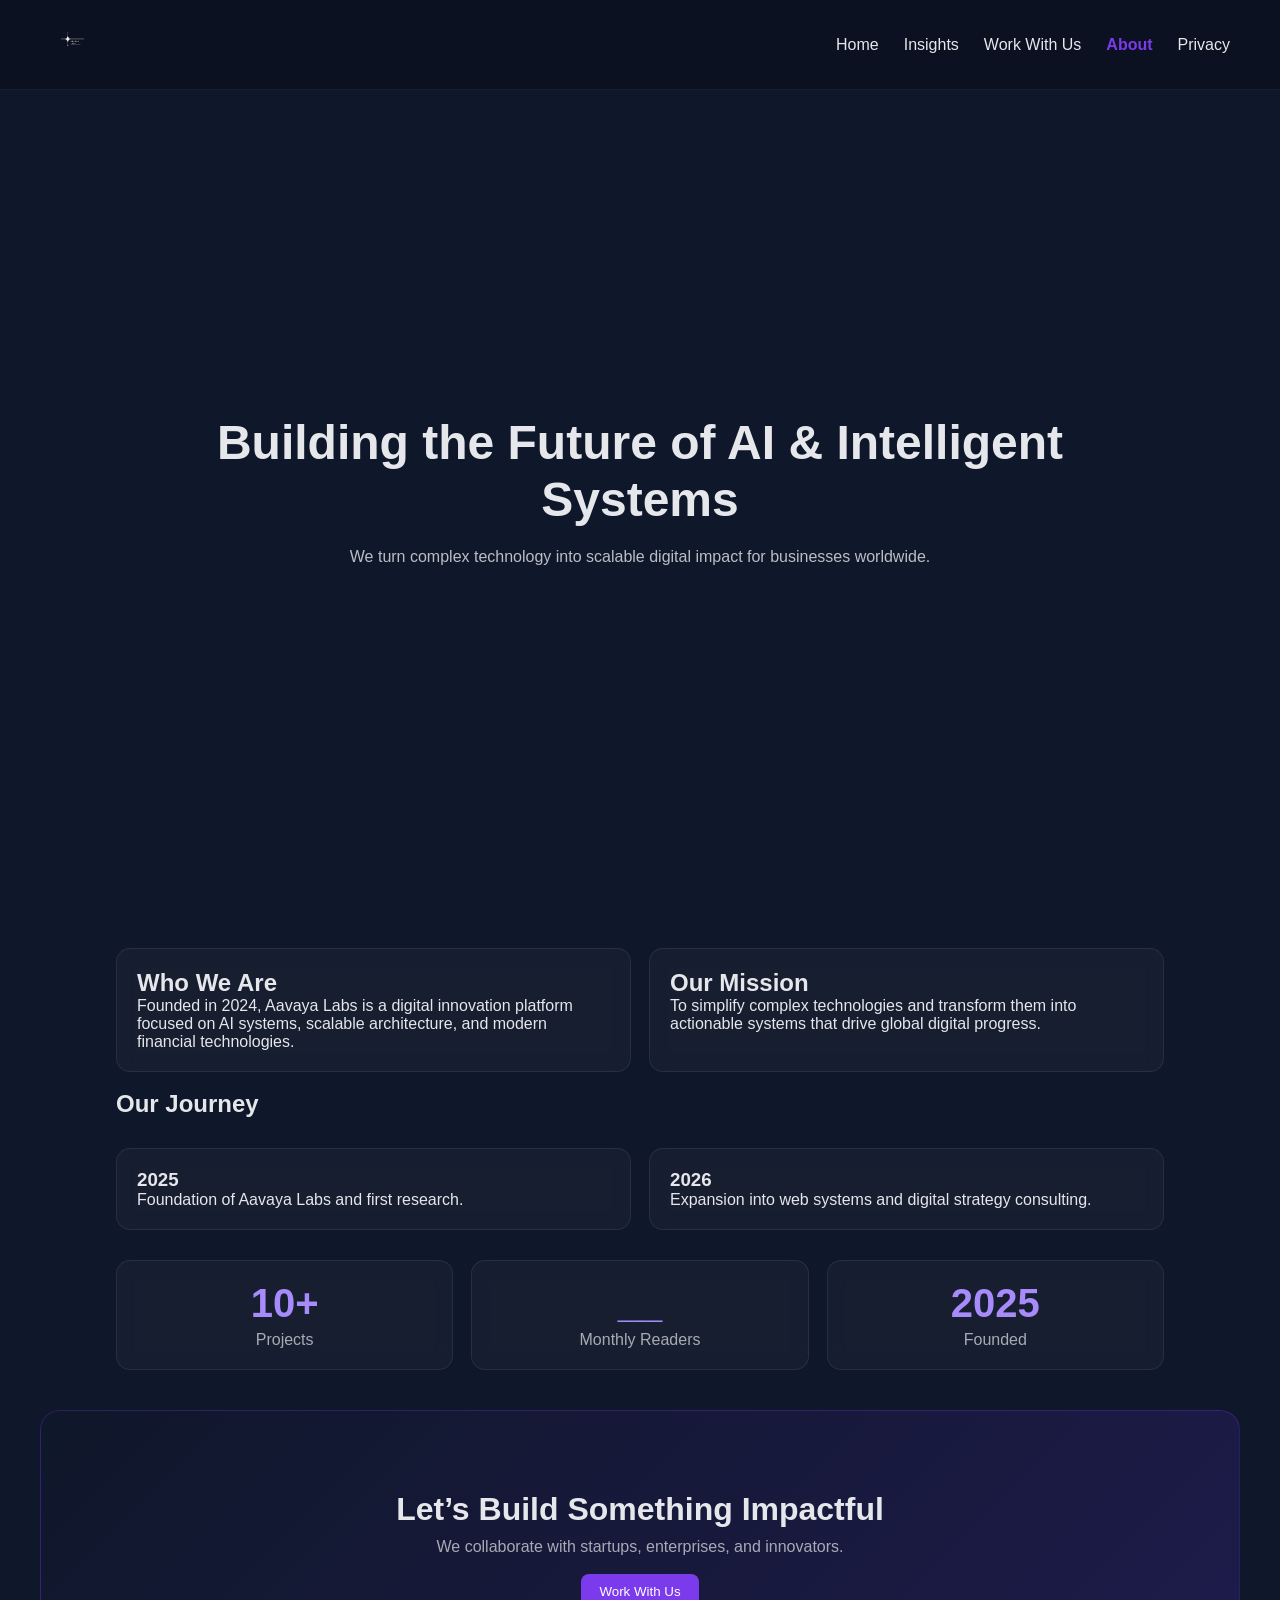
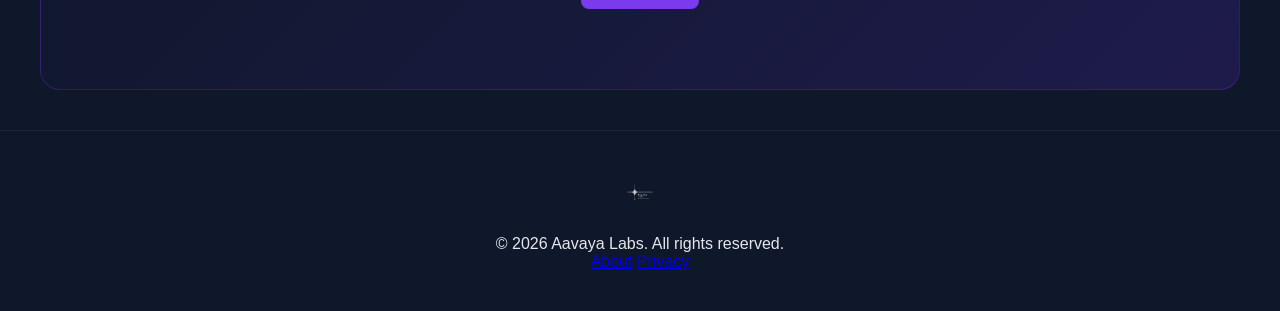
==== commit 06b70c29: "upd" ====
--- a/about.html
+++ b/about.html
@@ -136,7 +136,6 @@
 <div>
 <a href="about.html">About</a>
 <a href="privacy.html">Privacy</a>
-<a href="contact.html">Contact</a>
 </div>
 </footer>
 
